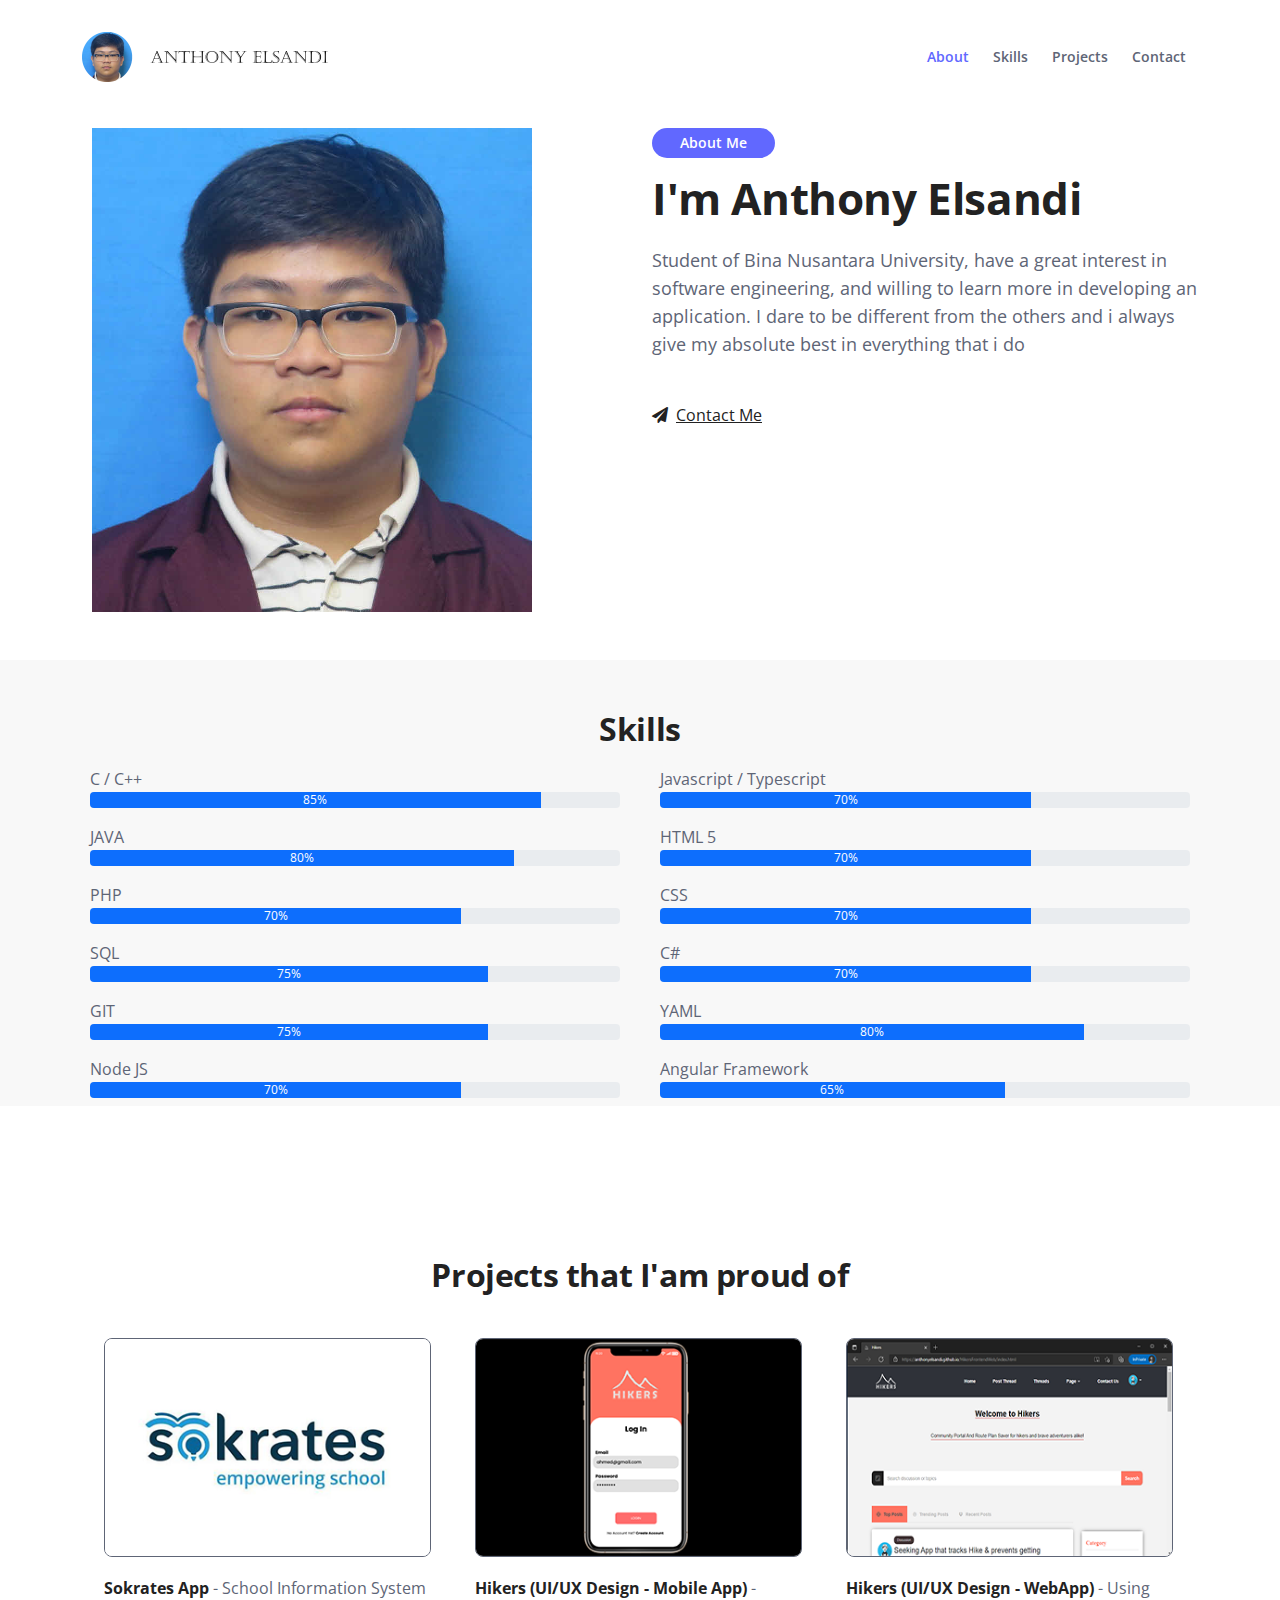
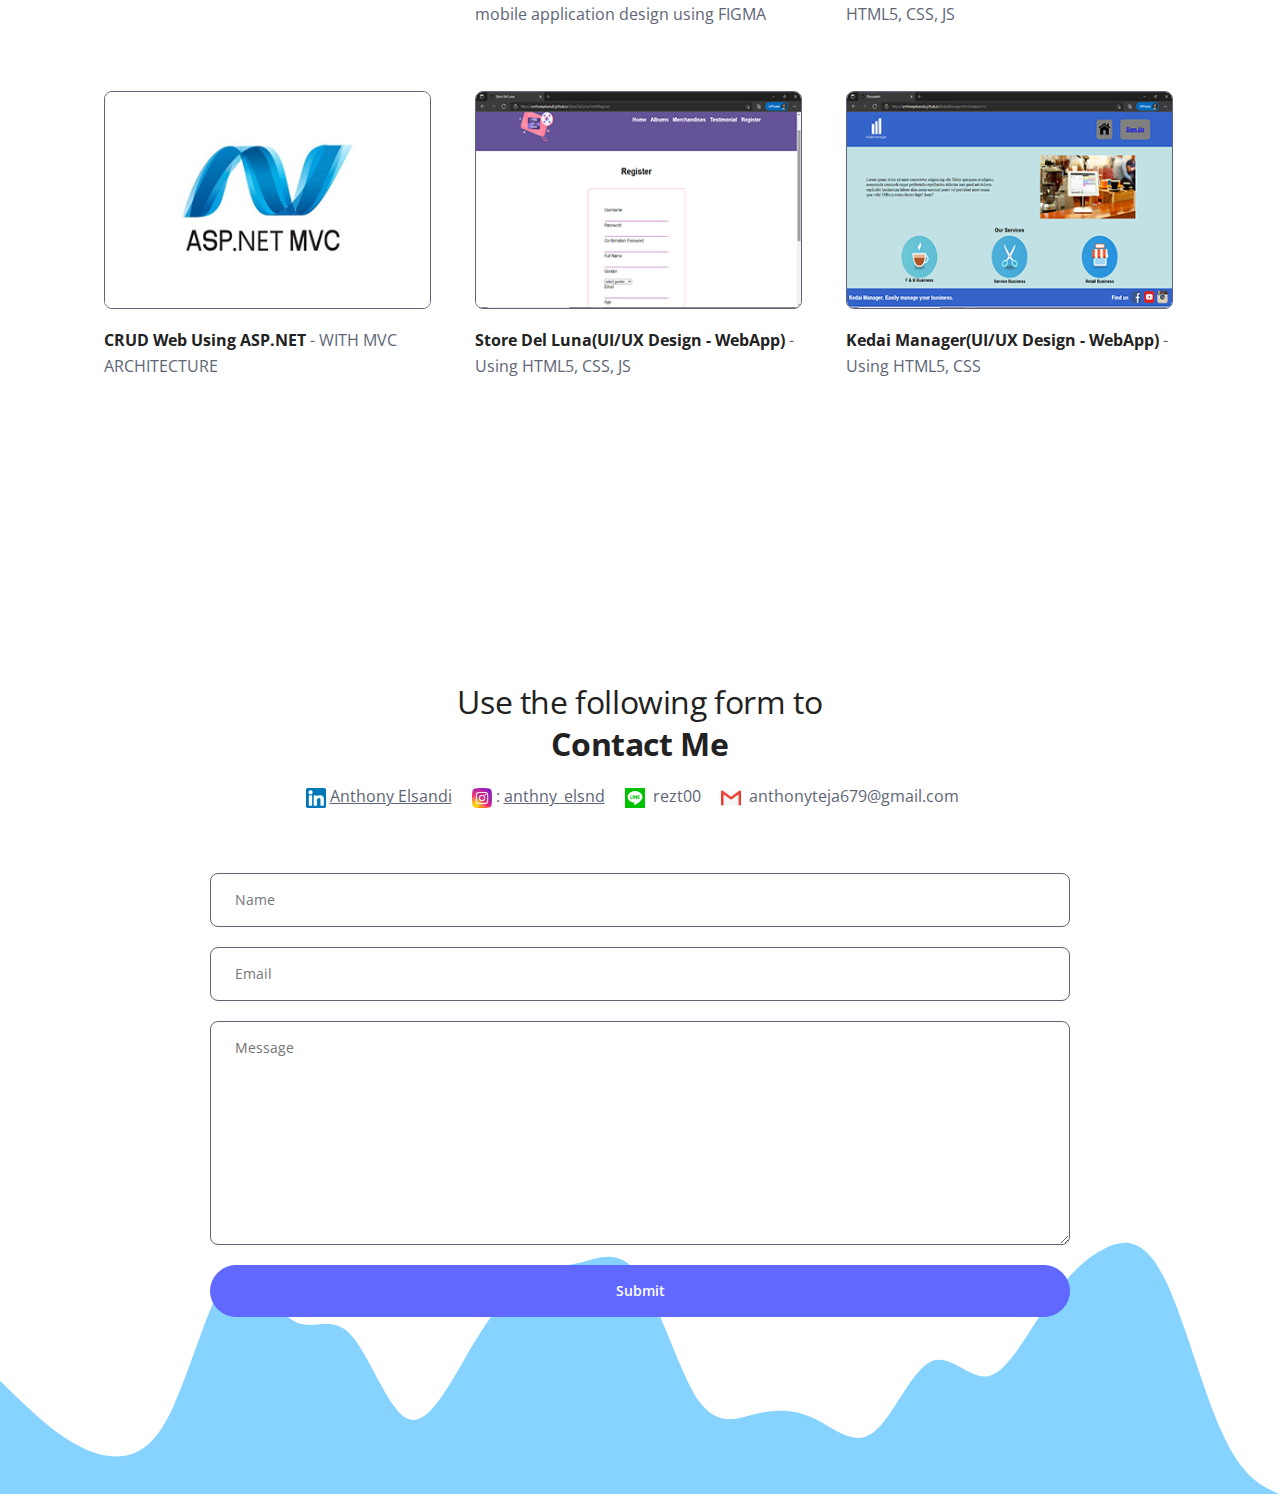
==== index.html @ fa7cdc66 "commit porto" ====
<!DOCTYPE html>
<html lang="en">
  <head>
    <meta charset="utf-8" />
    <meta name="viewport" content="width=device-width, initial-scale=1, shrink-to-fit=no" />

    <!-- SEO Meta Tags -->
    <meta name="description" content="Your description" />
    <meta name="author" content="Your name" />

    <!-- OG Meta Tags to improve the way the post looks when you share the page on Facebook, Twitter, LinkedIn -->
    <meta property="og:site_name" content="HALLO" />
    <!-- website name -->
    <meta property="og:site" content="" />
    <!-- website link -->
    <meta property="og:title" content="" />
    <!-- title shown in the actual shared post -->
    <meta property="og:description" content="" />
    <!-- description shown in the actual shared post -->
    <meta property="og:image" content="" />
    <!-- image link, make sure it's jpg -->
    <meta property="og:url" content="" />
    <!-- where do you want your post to link to -->
    <meta name="twitter:card" content="summary_large_image" />
    <!-- to have large image post format in Twitter -->

    <!-- Webpage Title -->
    <title>Anthony Elsandi's Portofolio</title>

    <!-- Styles -->
    <link href="https://fonts.googleapis.com/css2?family=Open+Sans:ital,wght@0,400;0,600;0,700;1,400&display=swap" rel="stylesheet" />
    <link href="css/bootstrap.min.css" rel="stylesheet" />
    <link href="css/fontawesome-all.min.css" rel="stylesheet" />
    <link href="css/swiper.css" rel="stylesheet" />
    <link href="css/styles.css" rel="stylesheet" />

    <!-- Favicon  -->
    <link rel="icon" href="images/anthony_elsandi_cropped.jpg" />
  </head>
  <body data-bs-spy="scroll" data-bs-target="#navbarExample">
    <!-- Navbar -->
    <nav id="navbarExample" class="navbar navbar-expand-lg fixed-top navbar-light" aria-label="Main navigation">
      <div class="container">
        <!-- Image Logo -->
        <a class="navbar-brand logo-image" href="index.html"><img src="images/logo.png" alt="alternative" /></a>

        <!-- Text Logo - Use this if you don't have a graphic logo -->
        <!-- <a class="navbar-brand logo-text" href="index.html">Zinc</a> -->

        <button class="navbar-toggler p-0 border-0" type="button" id="navbarSideCollapse" aria-label="Toggle navigation">
          <span class="navbar-toggler-icon"></span>
        </button>

        <div class="navbar-collapse offcanvas-collapse" id="navbarsExampleDefault">
          <ul class="navbar-nav ms-auto navbar-nav-scroll">
            <!-- <li class="nav-item">
              <a class="nav-link active" aria-current="page" href="#header">Home</a>
            </li> -->
            <li class="nav-item">
              <a class="nav-link" href="#about">About</a>
            </li>
            <li class="nav-item">
              <a class="nav-link" href="#skills">Skills</a>
            </li>
            <li class="nav-item">
              <a class="nav-link" href="#projects">Projects</a>
            </li>
            <li class="nav-item">
              <a class="nav-link" href="#contact">Contact</a>
            </li>
          </ul>
        </div>
        <!-- end of navbar-collapse -->
      </div>
      <!-- end of container -->
    </nav>
    <!-- End of Navbar -->

    <!-- About -->
    <div id="about" class="about mb-5">
      <div class="container">
        <div class="row">
          <div class="col-lg-6">
            <div class="image-container">
              <img class="img-fluid" src="images/anthony_elsandi.jpg" alt="alternative" />
            </div>
            <!-- end of image-container -->
          </div>
          <!-- end of col -->
          <div class="col-lg-6">
            <div class="text-container">
              <div class="section-title">About Me</div>
              <h1 class="h1-large">I'm Anthony Elsandi</h1>
              <p class="p-large">
                Student of Bina Nusantara University, have a great interest in software engineering, and willing to learn more in developing an application. I dare to be different from the others and i always give my absolute best in
                everything that i do
              </p>
              <a class="quote" href="#contact"><i class="fas fa-paper-plane"></i>Contact Me</a>
            </div>
            <!-- end of text-container -->
          </div>
          <!-- end of col -->
        </div>
        <!-- end of row -->
      </div>
      <!-- end of container -->
    </div>
    <!-- end of About -->

    <!-- Skills -->
    <div id="skills" class="bg-light-blue pt-md-5">
      <div class="container">
        <div class="row">
          <div class="col-lg-12">
            <h2 class="h2-heading text-center">Skills</h2>
          </div>
        </div>
        <div class="row">
          <div class="col-lg-6">
            <div class="p-2">
              <label for="">C / C++</label>
              <div class="progress">
                <div class="progress-bar" role="progressbar" style="width: 85%" aria-valuenow="85" aria-valuemin="0" aria-valuemax="100">85%</div>
              </div>
            </div>
            <div class="p-2">
              <label for="">JAVA</label>
              <div class="progress">
                <div class="progress-bar" role="progressbar" style="width: 80%" aria-valuenow="80" aria-valuemin="0" aria-valuemax="100">80%</div>
              </div>
            </div>
            <div class="p-2">
              <label for="">PHP</label>
              <div class="progress">
                <div class="progress-bar" role="progressbar" style="width: 70%" aria-valuenow="70" aria-valuemin="0" aria-valuemax="100">70%</div>
              </div>
            </div>
            <div class="p-2">
              <label for="">SQL</label>
              <div class="progress">
                <div class="progress-bar" role="progressbar" style="width: 75%" aria-valuenow="75" aria-valuemin="0" aria-valuemax="100">75%</div>
              </div>
            </div>
            <div class="p-2">
              <label for="">GIT</label>
              <div class="progress">
                <div class="progress-bar" role="progressbar" style="width: 75%" aria-valuenow="75" aria-valuemin="0" aria-valuemax="100">75%</div>
              </div>
            </div>
            <div class="p-2">
              <label for="">Node JS</label>
              <div class="progress">
                <div class="progress-bar" role="progressbar" style="width: 70%" aria-valuenow="70" aria-valuemin="0" aria-valuemax="100">70%</div>
              </div>
            </div>
          </div>
          <div class="col-lg-6">
            <div class="p-2">
              <label for="">Javascript / Typescript</label>
              <div class="progress">
                <div class="progress-bar" role="progressbar" style="width: 70%" aria-valuenow="70" aria-valuemin="0" aria-valuemax="100">70%</div>
              </div>
            </div>
            <div class="p-2">
              <label for="">HTML 5</label>
              <div class="progress">
                <div class="progress-bar" role="progressbar" style="width: 70%" aria-valuenow="70" aria-valuemin="0" aria-valuemax="100">70%</div>
              </div>
            </div>
            <div class="p-2">
              <label for="">CSS</label>
              <div class="progress">
                <div class="progress-bar" role="progressbar" style="width: 70%" aria-valuenow="70" aria-valuemin="0" aria-valuemax="100">70%</div>
              </div>
            </div>
            <div class="p-2">
              <label for="">C#</label>
              <div class="progress">
                <div class="progress-bar" role="progressbar" style="width: 70%" aria-valuenow="70" aria-valuemin="0" aria-valuemax="100">70%</div>
              </div>
            </div>
            <div class="p-2">
              <label for="">YAML</label>
              <div class="progress">
                <div class="progress-bar" role="progressbar" style="width: 80%" aria-valuenow="80" aria-valuemin="0" aria-valuemax="100">80%</div>
              </div>
            </div>
            <div class="p-2">
              <label for="">Angular Framework</label>
              <div class="progress">
                <div class="progress-bar" role="progressbar" style="width: 65%" aria-valuenow="65" aria-valuemin="0" aria-valuemax="100">65%</div>
              </div>
            </div>
          </div>
        </div>
      </div>
    </div>

    <!-- Projects -->
    <div id="projects" class="filter">
      <div class="container">
        <div class="row">
          <div class="col-lg-12">
            <h2 class="h2-heading">Projects that I'am proud of</h2>
          </div>
          <!-- end of col -->
        </div>
        <!-- end of row -->
        <div class="row">
          <div class="col-lg-12">
            <div class="grid row">
              <div class="element-item">
                <a href="article.html" target="_blank">
                  <img class="img-fluid" src="images/sokrates_cropped.png" alt="alternative" />
                  <p><strong>Sokrates App</strong> - School Information System</p>
                </a>
              </div>
              <div class="element-item">
                <a href="https://www.figma.com/proto/tZJh5U0EKNFKbVrAnU83uq/Hikers?node-id=9%3A10&scaling=scale-down&page-id=0%3A1&starting-point-node-id=9%3A10" target="_blank">
                  <img class="img-fluid" src="images/hikers_cropped.png" alt="alternative" />
                  <p><strong>Hikers (UI/UX Design - Mobile App)</strong> - mobile application design using FIGMA</p>
                </a>
              </div>
              <div class="element-item">
                <a href="https://anthonyelsandi.github.io/HikersFrontendWeb/index.html" target="_blank">
                  <img class="img-fluid" src="images/hikers_webapp_cropped.png" alt="alternative" />
                  <p><strong>Hikers (UI/UX Design - WebApp)</strong> - Using HTML5, CSS, JS</p>
                </a>
              </div>
              <div class="element-item">
                <a href="https://github.com/AnthonyElsandi/CRUD_ASP_NET_MVC" target="_blank">
                  <img class="img-fluid" src="images/asp_net_cropped.jpg" alt="alternative" />
                  <p><strong>CRUD Web Using ASP.NET</strong> - WITH MVC ARCHITECTURE</p>
                </a>
              </div>
              <div class="element-item">
                <a href="https://anthonyelsandi.github.io/StoreDelLuna/html/Register" target="_blank">
                  <img class="img-fluid" src="images/store_del_luna_cropped.png" alt="alternative" />
                  <p><strong>Store Del Luna(UI/UX Design - WebApp)</strong> - Using HTML5, CSS, JS</p>
                </a>
              </div>
              <div class="element-item">
                <a href="https://anthonyelsandi.github.io/KedaiManager/html/index.html" target="_blank">
                  <img class="img-fluid" src="images/kedai_manager_cropped.png" alt="alternative" />
                  <p><strong>Kedai Manager(UI/UX Design - WebApp)</strong> - Using HTML5, CSS</p>
                </a>
              </div>
            </div>
            <!-- end of grid -->
            <!-- end of filter -->
          </div>
          <!-- end of col -->
        </div>
        <!-- end of row -->
      </div>
      <!-- end of container -->
    </div>
    <!-- end of projects -->

    <!-- Contact -->
    <div id="contact" class="form-1">
      <div class="container">
        <div class="row">
          <div class="col-lg-12">
            <h2 class="h2-heading"><span>Use the following form to</span><br />Contact Me</h2>
            <ul class="list-unstyled li-space-lg">
              <li>
                <img width="20px" src="images/linkedin.png" alt="alternative" />
                <a href="https://www.linkedin.com/in/anthony-elsandi/"> Anthony Elsandi </a>
              </li>
              <li>
                <img width="20px" src="images/instagram.png" alt="alternative" /> :
                <a href="https://www.instagram.com/anthny_elsnd/"> anthny_elsnd </a>
              </li>
              <li>
                <img width="20px" src="images/line.png" alt="alternative" />
                &nbsp;rezt00
              </li>
              <li>
                <img width="20px" src="images/gmail.png" alt="alternative" />
                &nbsp;anthonyteja679@gmail.com
              </li>
            </ul>
          </div>
          <!-- end of col -->
        </div>
        <!-- end of row -->
        <div class="row">
          <div class="col-lg-10 offset-lg-1">
            <!-- Contact Form -->
            <form>
              <div class="form-group">
                <input type="text" class="form-control-input" placeholder="Name" required />
              </div>
              <div class="form-group">
                <input type="email" class="form-control-input" placeholder="Email" required />
              </div>
              <div class="form-group">
                <textarea class="form-control-textarea" placeholder="Message" required></textarea>
              </div>
              <div class="form-group">
                <button type="submit" class="form-control-submit-button">Submit</button>
              </div>
            </form>
            <!-- end of contact form -->
          </div>
          <!-- end of col -->
        </div>
        <!-- end of row -->
      </div>
      <!-- end of container -->
    </div>
    <!-- end of form-1 -->
    <!-- end of contact -->

    <svg style="margin-top: -17rem" xmlns="http://www.w3.org/2000/svg" viewBox="0 0 1440 320">
      <path
        fill="#86d3ff"
        fill-opacity="1"
        d="M0,192L10.9,202.7C21.8,213,44,235,65,250.7C87.3,267,109,277,131,277.3C152.7,277,175,267,196,218.7C218.2,171,240,85,262,69.3C283.6,53,305,107,327,122.7C349.1,139,371,117,393,138.7C414.5,160,436,224,458,234.7C480,245,502,203,524,165.3C545.5,128,567,96,589,80C610.9,64,633,64,655,58.7C676.4,53,698,43,720,74.7C741.8,107,764,181,785,213.3C807.3,245,829,235,851,229.3C872.7,224,895,224,916,234.7C938.2,245,960,267,982,250.7C1003.6,235,1025,181,1047,170.7C1069.1,160,1091,192,1113,186.7C1134.5,181,1156,139,1178,106.7C1200,75,1222,53,1244,42.7C1265.5,32,1287,32,1309,74.7C1330.9,117,1353,203,1375,250.7C1396.4,299,1418,309,1429,314.7L1440,320L1440,320L1429.1,320C1418.2,320,1396,320,1375,320C1352.7,320,1331,320,1309,320C1287.3,320,1265,320,1244,320C1221.8,320,1200,320,1178,320C1156.4,320,1135,320,1113,320C1090.9,320,1069,320,1047,320C1025.5,320,1004,320,982,320C960,320,938,320,916,320C894.5,320,873,320,851,320C829.1,320,807,320,785,320C763.6,320,742,320,720,320C698.2,320,676,320,655,320C632.7,320,611,320,589,320C567.3,320,545,320,524,320C501.8,320,480,320,458,320C436.4,320,415,320,393,320C370.9,320,349,320,327,320C305.5,320,284,320,262,320C240,320,218,320,196,320C174.5,320,153,320,131,320C109.1,320,87,320,65,320C43.6,320,22,320,11,320L0,320Z"
      ></path>
    </svg>

    <!-- Back To Top Button -->
    <button onclick="topFunction()" id="myBtn">
      <img src="images/up-arrow.png" alt="alternative" />
    </button>
    <!-- end of back to top button -->

    <!-- Scripts -->
    <script src="js/bootstrap.min.js"></script>
    <!-- Bootstrap framework -->
    <script src="js/swiper.min.js"></script>
    <!-- Swiper for image and text sliders -->
    <script src="js/purecounter.min.js"></script>
    <!-- Purecounter counter for statistics numbers -->
    <script src="js/isotope.pkgd.min.js"></script>
    <!-- Isotope for filter -->
    <script src="js/scripts.js"></script>
    <!-- Custom scripts -->
  </body>
</html>
---- css/styles.css ----
/* Description: Master CSS file */

/*****************************************
Table Of Contents:
- General Styles
- Navigation
- Header
- Services
- Details 1
- Details Modal
- Details 2
- Projects
- Testimonials
- Pricing
- Invitation
- Contact
- Footer
- Copyright
- Back To Top Button
- Extra Pages
- Media Queries
******************************************/

/*****************************************
Colors:
- Backgrounds - light gray #f9f9f9
- Buttons - red #ff5574
- Buttons - blue #6168ff
- Headings text - black #222222
- Body text - dark gray #5e6576
******************************************/

/**************************/
/*     General Styles     */
/**************************/
body,
html {
  width: 100%;
  height: 100%;
}

body,
p {
  color: #5e6576;
  font: 400 1rem/1.625rem 'Open Sans', sans-serif;
}

h1 {
  color: #222222;
  font-weight: 700;
  font-size: 2.5rem;
  line-height: 3.25rem;
  letter-spacing: -0.4px;
}

h2 {
  color: #222222;
  font-weight: 700;
  font-size: 2rem;
  line-height: 2.625rem;
  letter-spacing: -0.4px;
}

h3 {
  color: #222222;
  font-weight: 700;
  font-size: 1.75rem;
  line-height: 2.25rem;
  letter-spacing: -0.2px;
}

h4 {
  color: #222222;
  font-weight: 700;
  font-size: 1.5rem;
  line-height: 2rem;
  letter-spacing: -0.2px;
}

h5 {
  color: #222222;
  font-weight: 700;
  font-size: 1.25rem;
  line-height: 1.625rem;
}

h6 {
  color: #222222;
  font-weight: 700;
  font-size: 1rem;
  line-height: 1.375rem;
}

.p-large {
  font-size: 1.125rem;
  line-height: 1.75rem;
}

.p-small {
  font-size: 0.875rem;
  line-height: 1.5rem;
}

.testimonial-text {
  font-style: italic;
}

.testimonial-author {
  font-weight: 700;
  font-size: 1.25rem;
  line-height: 1.75rem;
}

.li-space-lg li {
  margin-bottom: 0.5rem;
}

a {
  color: #5e6576;
  text-decoration: underline;
}

a:hover {
  color: #5e6576;
  text-decoration: underline;
}

.no-line {
  text-decoration: none;
}

.no-line:hover {
  text-decoration: none;
}

.blue {
  color: #6168ff;
}

.bg-light-blue {
  background-color: #f8f8f8;
}

.section-title {
  display: inline-block;
  margin-bottom: 0.75rem;
  padding: 0.125rem 1.75rem;
  border-radius: 30px;
  background-color: #6168ff;
  color: #ffff;
  font-weight: 600;
  font-size: 0.875rem;
}

.btn-solid-reg {
  display: inline-block;
  padding: 1.375rem 2.25rem 1.375rem 2.25rem;
  border: 1px solid #ff5574;
  border-radius: 30px;
  background-color: #ff5574;
  color: #ffffff;
  font-weight: 600;
  font-size: 0.875rem;
  line-height: 0;
  text-decoration: none;
  transition: all 0.2s;
}

.btn-solid-reg:hover {
  background-color: transparent;
  color: #ff5574; /* needs to stay here because of the color property of a tag */
  text-decoration: none;
}

.btn-solid-lg {
  display: inline-block;
  padding: 1.625rem 2.625rem 1.625rem 2.625rem;
  border: 1px solid #ff5574;
  border-radius: 30px;
  background-color: #ff5574;
  color: #ffffff;
  font-weight: 600;
  font-size: 0.875rem;
  line-height: 0;
  text-decoration: none;
  transition: all 0.2s;
}

.btn-solid-lg:hover {
  background-color: transparent;
  color: #ff5574; /* needs to stay here because of the color property of a tag */
  text-decoration: none;
}

.btn-solid-sm {
  display: inline-block;
  padding: 1rem 1.5rem 1rem 1.5rem;
  border: 1px solid #ff5574;
  border-radius: 30px;
  background-color: #ff5574;
  color: #ffffff;
  font-weight: 600;
  font-size: 0.875rem;
  line-height: 0;
  text-decoration: none;
  transition: all 0.2s;
}

.btn-solid-sm:hover {
  background-color: transparent;
  color: #ff5574; /* needs to stay here because of the color property of a tag */
  text-decoration: none;
}

.btn-outline-reg {
  display: inline-block;
  padding: 1.375rem 2.25rem 1.375rem 2.25rem;
  border: 1px solid #5e6576;
  border-radius: 30px;
  background-color: transparent;
  color: #5e6576;
  font-weight: 600;
  font-size: 0.875rem;
  line-height: 0;
  text-decoration: none;
  transition: all 0.2s;
}

.btn-outline-reg:hover {
  background-color: #5e6576;
  color: #ffffff;
  text-decoration: none;
}

.btn-outline-lg {
  display: inline-block;
  padding: 1.625rem 2.625rem 1.625rem 2.625rem;
  border: 1px solid #5e6576;
  border-radius: 30px;
  background-color: transparent;
  color: #5e6576;
  font-weight: 600;
  font-size: 0.875rem;
  line-height: 0;
  text-decoration: none;
  transition: all 0.2s;
}

.btn-outline-lg:hover {
  background-color: #5e6576;
  color: #ffffff;
  text-decoration: none;
}

.btn-outline-sm {
  display: inline-block;
  padding: 1rem 1.5rem 1rem 1.5rem;
  border: 1px solid #5e6576;
  border-radius: 30px;
  background-color: transparent;
  color: #5e6576;
  font-weight: 600;
  font-size: 0.875rem;
  line-height: 0;
  text-decoration: none;
  transition: all 0.2s;
}

.btn-outline-sm:hover {
  background-color: #5e6576;
  color: #ffffff;
  text-decoration: none;
}

.form-group {
  position: relative;
  margin-bottom: 1.25rem;
}

.form-control-input,
.form-control-select,
.form-control-textarea {
  width: 100%;
  padding-top: 0.875rem;
  padding-bottom: 0.875rem;
  padding-left: 1.5rem;
  border: 1px solid #5e6576;
  border-radius: 8px;
  background-color: #ffffff;
  color: #5e6576;
  font-size: 0.875rem;
  line-height: 1.5rem;
  -webkit-appearance: none; /* removes inner shadow on form inputs on ios safari */
}

.form-control-select {
  padding-top: 0.5rem;
  padding-bottom: 0.5rem;
  height: 3.5rem;
  color: #5e6576;
}

select {
  /* you should keep these first rules in place to maintain cross-browser behavior */
  -webkit-appearance: none;
  -moz-appearance: none;
  -ms-appearance: none;
  -o-appearance: none;
  appearance: none;
  background-image: url('../images/down-arrow.png');
  background-position: 98% 50%;
  background-repeat: no-repeat;
  outline: none;
}

.form-control-textarea {
  display: block;
  height: 14rem; /* used instead of html rows to normalize height between Chrome and IE/FF */
}

.form-control-input:focus,
.form-control-textarea:focus {
  border: 1px solid #000000;
  outline: none; /* Removes blue border on focus */
}

.form-control-input:hover,
.form-control-textarea:hover {
  border: 1px solid #000000;
}

.form-control-submit-button {
  display: inline-block;
  width: 100%;
  height: 3.25rem;
  border: 1px solid #6168ff;
  border-radius: 30px;
  background-color: #6168ff;
  color: #ffffff;
  font-weight: 600;
  font-size: 0.875rem;
  line-height: 0;
  cursor: pointer;
  transition: all 0.5s;
}

.form-control-submit-button:hover {
  border: 1px solid #6168ff;
  background-color: transparent;
  color: #6168ff;
}

/**********************/
/*     Navigation     */
/**********************/
.navbar {
  background-color: #ffffff;
  font-weight: 600;
  font-size: 0.875rem;
  line-height: 0.875rem;
  box-shadow: 0 1px 6px 0 rgba(0, 0, 0, 0.05);
}

.navbar .navbar-brand {
  padding-top: 0.25rem;
  padding-bottom: 0.25rem;
}

.navbar .logo-image img {
  width: 250px;
  height: 50px;
}

.navbar .logo-text {
  color: #222222;
  font-weight: 700;
  font-size: 1.875rem;
  line-height: 1rem;
  text-decoration: none;
}

.offcanvas-collapse {
  position: fixed;
  top: 4.25rem; /* adjusts the height between the top of the page and the offcanvas menu */
  bottom: 0;
  left: 100%;
  width: 100%;
  padding-right: 1rem;
  padding-left: 1rem;
  overflow-y: auto;
  visibility: hidden;
  background-color: #ffffff;
  transition: visibility 0.3s ease-in-out, -webkit-transform 0.3s ease-in-out;
  transition: transform 0.3s ease-in-out, visibility 0.3s ease-in-out;
  transition: transform 0.3s ease-in-out, visibility 0.3s ease-in-out, -webkit-transform 0.3s ease-in-out;
}

.offcanvas-collapse.open {
  visibility: visible;
  -webkit-transform: translateX(-100%);
  transform: translateX(-100%);
}

.navbar .navbar-nav {
  margin-top: 0.75rem;
  margin-bottom: 0.5rem;
}

.navbar .nav-item .nav-link {
  padding-top: 0.625rem;
  padding-bottom: 0.625rem;
  color: #5e6576;
  text-decoration: none;
  transition: all 0.2s ease;
}

.navbar .nav-item.dropdown.show .nav-link,
.navbar .nav-item .nav-link:hover,
.navbar .nav-item .nav-link.active {
  color: #6168ff;
}

/* Dropdown Menu */
.navbar .dropdown .dropdown-menu {
  animation: fadeDropdown 0.2s; /* required for the fade animation */
}

@keyframes fadeDropdown {
  0% {
    opacity: 0;
  }

  100% {
    opacity: 1;
  }
}

.navbar .dropdown-menu {
  margin-top: 0.25rem;
  margin-bottom: 0.25rem;
  border: none;
  background-color: #ffffff;
}

.navbar .dropdown-item {
  padding-top: 0.625rem;
  padding-bottom: 0.625rem;
  color: #5e6576;
  font-weight: 600;
  font-size: 0.875rem;
  line-height: 0.875rem;
  text-decoration: none;
}

.navbar .dropdown-item:hover {
  background-color: #ffffff;
  color: #6168ff;
}

.navbar .dropdown-divider {
  width: 100%;
  height: 1px;
  margin: 0.5rem auto 0.5rem auto;
  border: none;
  background-color: #d1d1d1;
}
/* end of dropdown menu */

.navbar .navbar-toggler {
  padding: 0;
  border: none;
  font-size: 1.25rem;
}

.navbar .btn-solid-sm {
  border-color: #6168ff;
  background-color: #6168ff;
}

.navbar .btn-solid-sm:hover {
  background-color: transparent;
  color: #6168ff;
}

/******************/
/*     Header     */
/******************/
.header {
  padding-top: 8rem;
  padding-bottom: 5rem;
  text-align: center;
}

.header .h1-large {
  margin-bottom: 1.25rem;
}

.header .p-large {
  margin-bottom: 2.75rem;
}

.header .btn-solid-lg {
  display: block;
  margin-bottom: 1.75rem;
}

.header .quote {
  display: block;
  color: #222222;
}

.header .quote i {
  margin-right: 0.5rem;
  color: #222222;
}

.header .text-container {
  margin-bottom: 5rem;
}

/******************/
/*     About     */
/******************/
.about {
  padding-top: 8rem;
  padding-bottom: 5rem;
  text-align: center;
}

.about .h1-large {
  margin-bottom: 1.25rem;
}

.about .p-large {
  margin-bottom: 2.75rem;
}

.about .btn-solid-lg {
  display: block;
  margin-bottom: 1.75rem;
}

.about .quote {
  display: block;
  color: #222222;
}

.about .quote i {
  margin-right: 0.5rem;
  color: #222222;
}

.about .text-container {
  margin-bottom: 5rem;
}

/********************/
/*     Services     */
/********************/
.cards-1 {
  padding-top: 5rem;
  padding-bottom: 2.5rem;
}

.cards-1 .card {
  margin-bottom: 5rem;
  padding: 3rem 2rem;
  border: 1px solid #5e6576;
  border-radius: 20px;
  background-color: transparent;
}

.cards-1 .card-icon {
  width: 90px;
  height: 90px;
  margin-bottom: 1.875rem;
  text-align: center;
  background-size: 90px 90px;
}

.cards-1 .card-icon.blue {
  background: url('../images/services-icon-bg-blue.png') center center no-repeat;
}

.cards-1 .card-icon.yellow {
  background: url('../images/services-icon-bg-yellow.png') center center no-repeat;
}

.cards-1 .card-icon.red {
  background: url('../images/services-icon-bg-red.png') center center no-repeat;
}

.cards-1 .card-icon .fas,
.cards-1 .card-icon .far {
  margin-right: 0.75rem;
  color: #ffffff;
  font-size: 2rem;
  line-height: 98px;
}

.cards-1 .card-body {
  padding: 0;
}

.cards-1 .card-title {
  margin-bottom: 1.125rem;
}

.cards-1 .card-body p {
  margin-bottom: 1.125rem;
}

.cards-1 .list-unstyled {
  margin-bottom: 0;
}

.cards-1 .list-unstyled .fas {
  font-size: 0.875rem;
  line-height: 1.625rem;
}

.cards-1 .list-unstyled .flex-grow-1 {
  margin-left: 0.5rem;
}

/*********************/
/*     Details 1     */
/*********************/
.basic-1 {
  padding-top: 2.5rem;
  padding-bottom: 5rem;
}

.basic-1 .image-container {
  margin-bottom: 4rem;
}

.basic-1 h2 {
  margin-bottom: 1.875rem;
}

.basic-1 h2 span {
  font-weight: 400;
}

.basic-1 p:last-of-type {
  margin-bottom: 2rem;
}

.basic-1 .btn-solid-reg {
  cursor: pointer;
}

/*************************/
/*     Details Modal     */
/*************************/
.modal-dialog {
  max-width: 1150px;
  margin-right: 1rem;
  margin-left: 1rem;
  pointer-events: all;
}

.modal-content {
  padding: 2.75rem 1.25rem;
}

.modal-content .btn-close {
  position: absolute;
  right: 10px;
  top: 10px;
}

.modal-content .image-container {
  margin-bottom: 3rem;
}

.modal-content img {
  border-radius: 6px;
}

.modal-content h3 {
  margin-bottom: 0.5rem;
}

.modal-content hr {
  width: 44px;
  margin-top: 0.125rem;
  margin-bottom: 1.25rem;
  margin-left: 0;
  height: 2px;
  border: none;
  background-color: #53575a;
}

.modal-content h4 {
  margin-top: 2rem;
  margin-bottom: 0.625rem;
}

.modal-content .list-unstyled {
  margin-bottom: 2rem;
}

.modal-content .list-unstyled .fas {
  font-size: 0.75rem;
  line-height: 1.75rem;
}

.modal-content .list-unstyled .flex-grow-1 {
  margin-left: 0.5rem;
}

.modal-content .btn-solid-reg {
  margin-right: 0.75rem;
}

.modal-content .btn-outline-reg {
  cursor: pointer;
}

/*********************/
/*     Details 2     */
/*********************/
.counter {
  padding-top: 5rem;
  padding-bottom: 9.75rem;
}

.counter .text-container {
  margin-bottom: 4rem;
}

.counter h2 {
  margin-bottom: 1.875rem;
}

.counter h2 span {
  font-weight: 400;
}

.counter p {
  margin-bottom: 4rem;
}

.counter .counter-container {
  text-align: center;
}

.counter .counter-cell {
  margin-bottom: 3rem;
  color: #6168ff;
}

.counter .counter-cell.red {
  color: #ff5574;
}

.counter .purecounter {
  margin-bottom: 1.5rem;
  font-weight: 400;
  font-size: 3.5rem;
  line-height: 2rem;
}

.counter .purecounter:after {
  content: '+';
  margin-left: 0.5rem;
}

.counter .counter-info {
  font-size: 0.875rem;
  line-height: 1.5rem;
}

/********************/
/*     Projects     */
/********************/
.filter {
  padding-top: 9.25rem;
  padding-bottom: 5.625rem;
  text-align: center;
}

.filter h2 {
  margin-bottom: 2.625rem;
}

.filter .button-group {
  margin-bottom: 1rem;
}

.filter .button {
  margin-bottom: 0.75rem;
  border: none;
  background-color: transparent;
  color: #222222;
  font-weight: 600;
  font-size: 1rem;
}

.filter .button:hover,
.filter .button.is-checked {
  color: #ff5574;
}

.filter .grid {
  margin-right: auto;
  max-width: 351px;
  margin-left: auto;
}

.filter .element-item {
  margin-bottom: 3rem;
}

.filter .element-item a {
  text-decoration: none;
}

.filter .element-item img {
  margin-bottom: 1.125rem;
  border-radius: 8px;
  border: 1px solid #5e6576;
}

.filter .element-item p {
  text-align: left;
}

.filter .element-item p strong {
  color: #222222;
}

/************************/
/*     Testimonials     */
/************************/
.slider-1 {
  padding-top: 9.75rem;
  padding-bottom: 4.5rem;
}

.slider-1 .slider-container {
  position: relative;
}

.slider-1 .swiper-container {
  position: static;
  width: 86%;
}

.slider-1 .swiper-button-prev:focus,
.slider-1 .swiper-button-next:focus {
  /* even if you can't see it chrome you can see it on mobile device */
  outline: none;
}

.slider-1 .swiper-button-prev {
  left: -12px;
  background-image: url("data:image/svg+xml;charset=utf-8,%3Csvg%20xmlns%3D'http%3A%2F%2Fwww.w3.org%2F2000%2Fsvg'%20viewBox%3D'0%200%2028%2044'%3E%3Cpath%20d%3D'M0%2C22L22%2C0l2.1%2C2.1L4.2%2C22l19.9%2C19.9L22%2C44L0%2C22L0%2C22L0%2C22z'%20fill%3D'%23707375'%2F%3E%3C%2Fsvg%3E");
  background-size: 18px 28px;
}

.slider-1 .swiper-button-next {
  right: -12px;
  background-image: url("data:image/svg+xml;charset=utf-8,%3Csvg%20xmlns%3D'http%3A%2F%2Fwww.w3.org%2F2000%2Fsvg'%20viewBox%3D'0%200%2028%2044'%3E%3Cpath%20d%3D'M27%2C22L27%2C22L5%2C44l-2.1-2.1L22.8%2C22L2.9%2C2.1L5%2C0L27%2C22L27%2C22z'%20fill%3D'%23707375'%2F%3E%3C%2Fsvg%3E");
  background-size: 18px 28px;
}

.slider-1 .card {
  border: none;
}

.slider-1 .card-body {
  padding: 0;
}

.slider-1 .quotes {
  margin-bottom: 3rem;
  width: 64px;
}

.slider-1 .testimonial-text {
  margin-bottom: 1.875rem;
  color: #838a9c;
  font-style: italic;
  font-size: 1.5rem;
  line-height: 2.25rem;
}

.slider-1 .testimonial-image {
  display: inline-block;
  width: 70px;
  margin-bottom: 0.875rem;
  border-radius: 50%;
}

.slider-1 .testimonial-author {
  margin-bottom: 0.125rem;
  color: #222222;
  font-weight: 700;
  font-size: 1.125rem;
}

/********************/
/*     Pricing     */
/********************/
.cards-2 {
  padding-top: 5rem;
  padding-bottom: 2.25em;
}

.cards-2 .h2-heading {
  margin-bottom: 3.75rem;
  text-align: center;
}

.cards-2 .h2-heading span {
  font-weight: 400;
}

.cards-2 .card {
  margin-bottom: 5rem;
  padding: 4rem 1rem;
  border: 1px solid #5e6576;
  border-radius: 20px;
  background-color: transparent;
  text-align: center;
}

.cards-2 .card-body {
  padding: 0;
}

.cards-2 .card-title {
  margin-bottom: 2rem;
}

.cards-2 .card-title .decoration-lines {
  width: 30px;
  margin-bottom: 0.25rem;
}

.cards-2 .card-title .decoration-lines.flipped {
  transform: scaleX(-1);
}

.cards-2 .card-title span {
  margin-right: 0.75rem;
  margin-left: 0.75rem;
  color: #222222;
  font-weight: 700;
  font-size: 1.5rem;
  line-height: 2rem;
  letter-spacing: -0.2px;
}

.cards-2 .card-body .list-unstyled {
  margin-bottom: 3rem;
}

.cards-2 .card-body .list-unstyled li {
  margin-bottom: 0.625rem;
}

.cards-2 .card-body .price {
  margin-bottom: 3rem;
  color: #222222;
  font-weight: 700;
  font-size: 3rem;
  line-height: 2rem;
  letter-spacing: -0.2px;
}

/**********************/
/*     Invitation     */
/**********************/
.basic-2 {
  padding-top: 3rem;
  text-align: center;
}

.basic-2 h4 {
  margin-bottom: 2rem;
  color: #000000;
}

.basic-2 .p-large {
  margin-bottom: 0;
  color: #000000;
}

/*******************/
/*     Contact     */
/*******************/
.form-1 {
  padding-top: 9.25rem;
  padding-bottom: 8.5rem;
  text-align: center;
}

.form-1 .h2-heading {
  margin-bottom: 1.125rem;
  text-align: center;
}

.form-1 .h2-heading span {
  font-weight: 400;
}

.form-1 .p-heading {
  margin-bottom: 0.375rem;
}

.form-1 .list-unstyled {
  margin-bottom: 3.5rem;
}

.form-1 .list-unstyled .fas {
  color: #6168ff;
}

/******************/
/*     Footer     */
/******************/
.footer {
  position: relative;
  padding-top: 8.75rem;
  padding-bottom: 7.5rem;
  text-align: center;
}

.footer .decoration-city {
  position: absolute;
  bottom: 0;
  left: 0;
}

.footer div[class*='col'] {
  /* selects all elements which have classes starting with col */
  /* needed so that the absolute positioned decoration stays behind */
  position: relative;
}

.footer h4 {
  margin-bottom: 2rem;
}

.footer .fa-stack {
  width: 2em;
  margin-bottom: 1.25rem;
  margin-right: 0.375rem;
  font-size: 1.5rem;
}

.footer .fa-stack .fa-stack-1x {
  color: #222222;
  transition: all 0.2s ease;
}

.footer .fa-stack .fa-stack-2x {
  color: #ffffff;
  transition: all 0.2s ease;
}

.footer .fa-stack:hover .fa-stack-1x {
  color: #ffffff;
}

.footer .fa-stack:hover .fa-stack-2x {
  color: #222222;
}

/*********************/
/*     Copyright     */
/*********************/
.copyright {
  padding-top: 1.75rem;
  border-top: 1px solid #d0dae2;
  text-align: center;
}

.copyright a {
  text-decoration: none;
}

.copyright .list-unstyled,
.copyright .statement {
  opacity: 0.7;
}

.copyright .list-unstyled li {
  margin-bottom: 0.75rem;
}

/******************************/
/*     Back To Top Button     */
/******************************/
#myBtn {
  position: fixed;
  z-index: 99;
  bottom: 20px;
  right: 20px;
  display: none;
  width: 52px;
  height: 52px;
  border: none;
  border-radius: 50%;
  outline: none;
  background-color: #44434a;
  cursor: pointer;
}

#myBtn:hover {
  background-color: #1d1d21;
}

#myBtn img {
  margin-bottom: 0.25rem;
  width: 18px;
}

/***********************/
/*     Extra Pages     */
/***********************/
.ex-header {
  padding-top: 9rem;
  padding-bottom: 5rem;
  background-color: #f9f9f9;
}

.ex-basic-1 .list-unstyled .fas {
  font-size: 0.375rem;
  line-height: 1.625rem;
}

.ex-basic-1 .list-unstyled .flex-grow-1 {
  margin-left: 0.5rem;
}

.ex-basic-1 .text-box {
  padding: 1.25rem 1.25rem 0.5rem 1.25rem;
  background-color: #f9f9f9;
}

.ex-cards-1 .card {
  border: none;
  background-color: transparent;
}

.ex-cards-1 .card .fa-stack {
  width: 2em;
  font-size: 1.125rem;
}

.ex-cards-1 .card .fa-stack-2x {
  color: #6168ff;
}

.ex-cards-1 .card .fa-stack-1x {
  width: 2em;
  color: #ffffff;
  font-weight: 700;
  line-height: 2.125rem;
}

.ex-cards-1 .card .list-unstyled .flex-grow-1 {
  margin-left: 2.25rem;
}

.ex-cards-1 .card .list-unstyled .flex-grow-1 h5 {
  margin-top: 0.125rem;
  margin-bottom: 0.5rem;
}

/*************************/
/*     Media Queries     */
/*************************/
/* Max-width 1000px */
@media (max-width: 1000px) {
  /* About */
  .about .text-container {
    margin-top: 5rem;
  }
}

/*************************/
/*     Media Queries     */
/*************************/
/* Min-width 768px */
@media (min-width: 768px) {
  /* Header */
  .header {
    padding-top: 9rem;
  }

  .header .h1-large {
    font-size: 2.75rem;
    line-height: 3.5rem;
  }
  /* end of header */

  /* About */
  .about {
    padding-top: 9rem;
  }

  .about .h1-large {
    font-size: 2.75rem;
    line-height: 3.5rem;
  }
  /* end of about */

  /* Details 2 */
  .counter .counter-container {
    text-align: left;
  }

  .counter .counter-cell {
    display: inline-block;
    margin-right: 3rem;
    vertical-align: top;
  }
  /* end of details 2 */

  /* Contact */
  .form-1 .list-unstyled li {
    display: inline-block;
    margin-right: 1rem;
  }
  /* end of contact */

  /* Extra Pages */
  .ex-basic-1 .text-box {
    padding: 1.75rem 2rem 0.875rem 2rem;
  }
  /* end of extra pages */
}
/* end of min-width 768px */

/* Min-width 992px */
@media (min-width: 992px) {
  /* General Styles */
  .h2-heading {
    width: 35.25rem;
    margin-right: auto;
    margin-left: auto;
  }

  .p-heading {
    width: 46rem;
    margin-right: auto;
    margin-left: auto;
  }
  /* end of general styles */

  /* Navigation */
  .navbar {
    padding-top: 1.75rem;
    background-color: #ffffff;
    box-shadow: none;
    transition: all 0.2s;
  }

  .navbar.extra-page {
    padding-top: 0.5rem;
  }

  .navbar.top-nav-collapse {
    padding-top: 0.5rem;
    padding-bottom: 0.5rem;
    background-color: #ffffff;
    box-shadow: 0 3px 6px 0 rgba(0, 0, 0, 0.05);
  }

  .offcanvas-collapse {
    position: static;
    top: auto;
    bottom: auto;
    left: auto;
    width: auto;
    padding-right: 0;
    padding-left: 0;
    background-color: transparent;
    overflow-y: visible;
    visibility: visible;
  }

  .offcanvas-collapse.open {
    -webkit-transform: none;
    transform: none;
  }

  .navbar .navbar-nav {
    margin-top: 0;
    margin-bottom: 0;
  }

  .navbar .nav-item .nav-link {
    padding-right: 0.75rem;
    padding-left: 0.75rem;
  }

  .navbar .dropdown-menu {
    padding-top: 0.75rem;
    padding-bottom: 0.75rem;
    box-shadow: 0 3px 3px 1px rgba(0, 0, 0, 0.08);
  }

  .navbar .dropdown-divider {
    width: 90%;
  }

  .navbar .nav-item .btn-solid-sm {
    margin-top: 0;
    margin-left: 1rem;
  }
  /* end of navigation */

  /* Header */
  .header {
    padding-top: 13rem;
    text-align: left;
  }

  .header .text-container {
    margin-bottom: 0;
  }

  .header .btn-solid-lg {
    margin-right: 1.5rem;
    margin-bottom: 0;
  }

  .header .btn-solid-lg,
  .header .quote {
    display: inline-block;
  }
  /* end of header */

  /* About */
  .about {
    padding-top: 1rem;
    text-align: left;
  }

  .about .text-container {
    margin-bottom: 0;
  }

  .about .btn-solid-lg {
    margin-right: 1.5rem;
    margin-bottom: 0;
  }

  .about .btn-solid-lg,
  .about .quote {
    display: inline-block;
  }
  /* end of about */

  /* Services */
  .cards-1 .card {
    display: inline-block;
    width: 298px;
    vertical-align: top;
  }

  .cards-1 .card:nth-of-type(3n + 2) {
    margin-right: 1rem;
    margin-left: 1rem;
  }
  /* end of services */

  /* Details 1 */
  .basic-1 .image-container {
    margin-bottom: 0;
  }

  .basic-1 .text-container {
    margin-top: 1.25rem;
  }

  .basic-1 h2 {
    width: 23rem;
  }
  /* end of details 1 */

  /* Details Modal */
  /* Stops body and navbar shift on modal open */
  body.modal-open {
    overflow-y: scroll !important;
    padding-right: 0 !important;
  }

  body.modal-open .navbar {
    padding-right: 0 !important;
  }
  /* end of stops body and navbar shift on modal open */

  .modal {
    padding-right: 0 !important;
  }

  .modal-dialog {
    margin-top: 120px;
    margin-right: auto;
    margin-left: auto;
  }

  .modal-content .image-container {
    margin-bottom: 0;
  }
  /* end of details modal */

  /* Details 2 */
  .counter .text-container {
    margin-bottom: 0;
  }

  .counter .counter-cell {
    display: inline-block;
    vertical-align: top;
  }
  /* end of details 2 */

  /* Projects */
  .filter .button {
    margin-right: 0.25rem;
    margin-left: 0.25rem;
  }

  .filter .grid {
    max-width: 750px;
  }

  .filter .element-item {
    display: inline-block;
    width: 351px;
    margin-right: 0.625rem;
    margin-left: 0.625rem;
    vertical-align: top;
  }
  /* end of projects */

  /* Testimonials */
  .slider-1 .swiper-container {
    width: 92%;
  }

  .slider-1 .swiper-button-prev {
    left: -16px;
    width: 22px;
    background-size: 22px 34px;
  }

  .slider-1 .swiper-button-next {
    right: -16px;
    width: 22px;
    background-size: 22px 34px;
  }

  .slider-1 .details {
    display: flex;
    align-items: flex-start;
  }

  .slider-1 .text {
    flex-direction: column;
  }

  .slider-1 .testimonial-author {
    margin-top: 0.625rem;
  }

  .slider-1 .testimonial-image {
    margin-right: 1.125rem;
  }
  /* end of testimonials */

  /* Pricing */
  .cards-2 .card {
    display: inline-block;
    width: 298px;
    vertical-align: top;
  }

  .cards-2 .card:nth-of-type(3n + 2) {
    margin-right: 1rem;
    margin-left: 1rem;
  }
  /* end of pricing */

  /* Invitation */
  .basic-2 .text-container {
    padding: 0rem;
  }
  /* end of invitation */

  /* Footer */
  .footer h4 {
    width: 46rem;
    margin-right: auto;
    margin-left: auto;
  }
  /* end of footer */

  /* Copyright */
  .copyright {
    text-align: left;
  }

  .copyright .list-unstyled li {
    display: inline-block;
    margin-right: 1rem;
  }

  .copyright .statement {
    text-align: right;
  }
  /* end of copyright */

  /* Extra Pages */
  .ex-cards-1 .card {
    display: inline-block;
    width: 296px;
    vertical-align: top;
  }

  .ex-cards-1 .card:nth-of-type(3n + 2) {
    margin-right: 1rem;
    margin-left: 1rem;
  }
  /* end of extra pages */
}
/* end of min-width 992px */

/* Min-width 1200px */
@media (min-width: 1200px) {
  /* General Styles */
  .container {
    max-width: 1140px;
  }
  /* end of general styles */

  /* Header */
  .header {
    overflow: hidden;
    padding-top: 18.25rem;
    padding-bottom: 11.5rem;
  }

  .header .image-container {
    position: relative;
  }

  .header .image-container img {
    position: absolute;
    left: 10px;
    width: 440px;
    max-width: none;
  }
  /* end of header */

  /* About */
  .about {
    overflow: hidden;
    padding-top: 8rem;
    padding-bottom: 11.5rem;
  }

  .about .image-container {
    position: relative;
  }

  .about .image-container img {
    position: absolute;
    left: 10px;
    width: 440px;
    max-width: none;
  }
  /* end of about */

  /* Services */
  .cards-1 .card {
    width: 342px;
  }

  .cards-1 .card:nth-of-type(3n + 2) {
    margin-right: 2.5rem;
    margin-left: 2.5rem;
  }
  /* end of services */

  /* Details 1 */
  .basic-1 .image-container {
    margin-right: 3.5rem;
  }

  .basic-1 .text-container {
    margin-top: 5rem;
    margin-left: 2.75rem;
  }
  /* end of details 1 */

  /* Details Modal */
  .modal-content {
    padding-right: 2rem;
    padding-left: 2rem;
  }
  /* end of details modal */

  /* Details 2 */
  .counter {
    overflow: hidden;
    padding-top: 9rem;
  }

  .counter .image-container {
    position: relative;
  }

  .counter .image-container img {
    position: absolute;
    top: -60px;
    left: 30px;
    width: 900px;
    max-width: none;
  }
  /* end of details 2 */

  /* Projects */
  .filter .grid {
    max-width: 1120px;
  }
  /* end of projects */

  /* Testimonials */
  .slider-1 .swiper-button-prev {
    left: -24px;
  }

  .slider-1 .swiper-button-next {
    right: -24px;
  }
  /* end of testimonials */

  /* Pricing */
  .cards-2 .card {
    width: 342px;
  }

  .cards-2 .card:nth-of-type(3n + 2) {
    margin-right: 2.5rem;
    margin-left: 2.5rem;
  }
  /* end of pricing */

  /* Invitation */
  .basic-2 .text-container {
    padding: 0rem 12rem;
  }
  /* end of invitation */

  /* Contact */
  .form-1 form {
    width: 860px;
    margin-right: auto;
    margin-left: auto;
  }
  /* end of contact */

  /* Footer */
  .footer .decoration-circles {
    left: 0;
  }
  /* end of footer */

  /* Extra Pages */
  .ex-cards-1 .card {
    width: 336px;
  }

  .ex-cards-1 .card:nth-of-type(3n + 2) {
    margin-right: 2.875rem;
    margin-left: 2.875rem;
  }
  /* end of extra pages */
}
/* end of min-width 1200px */
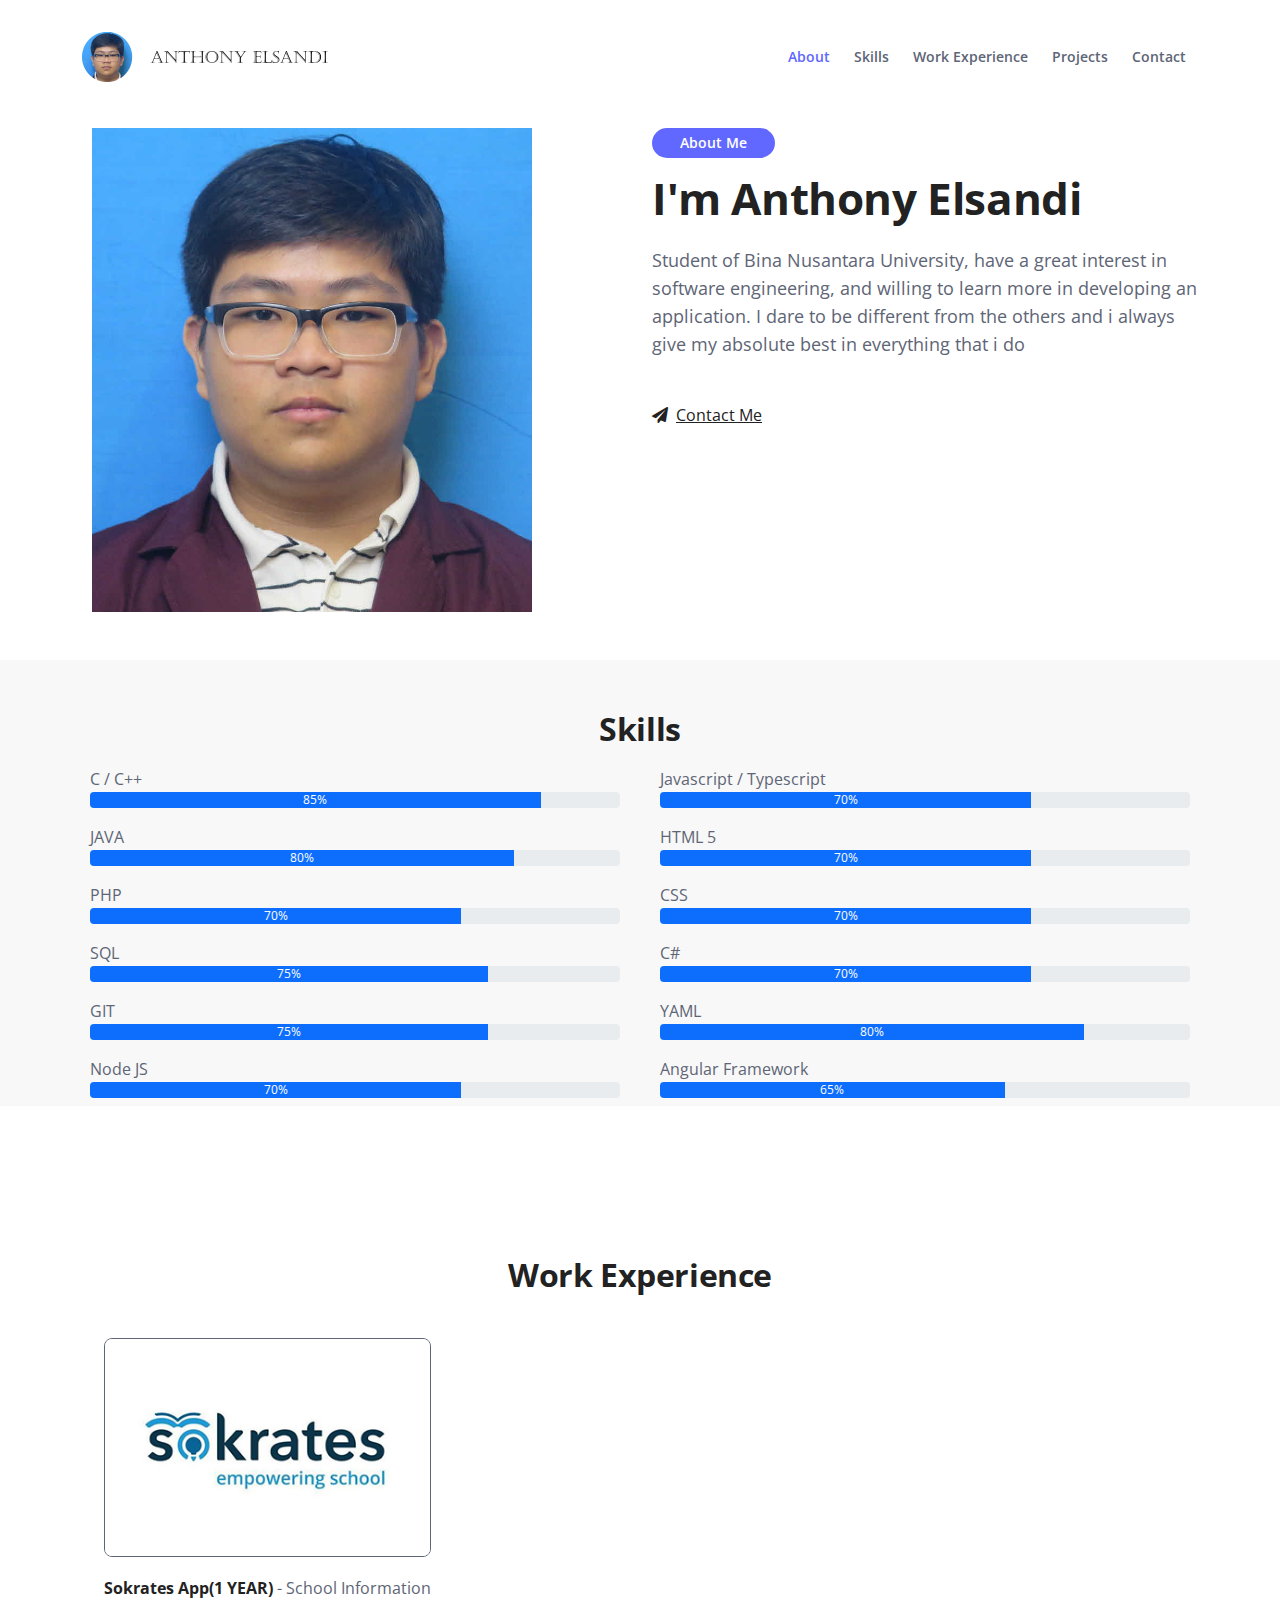
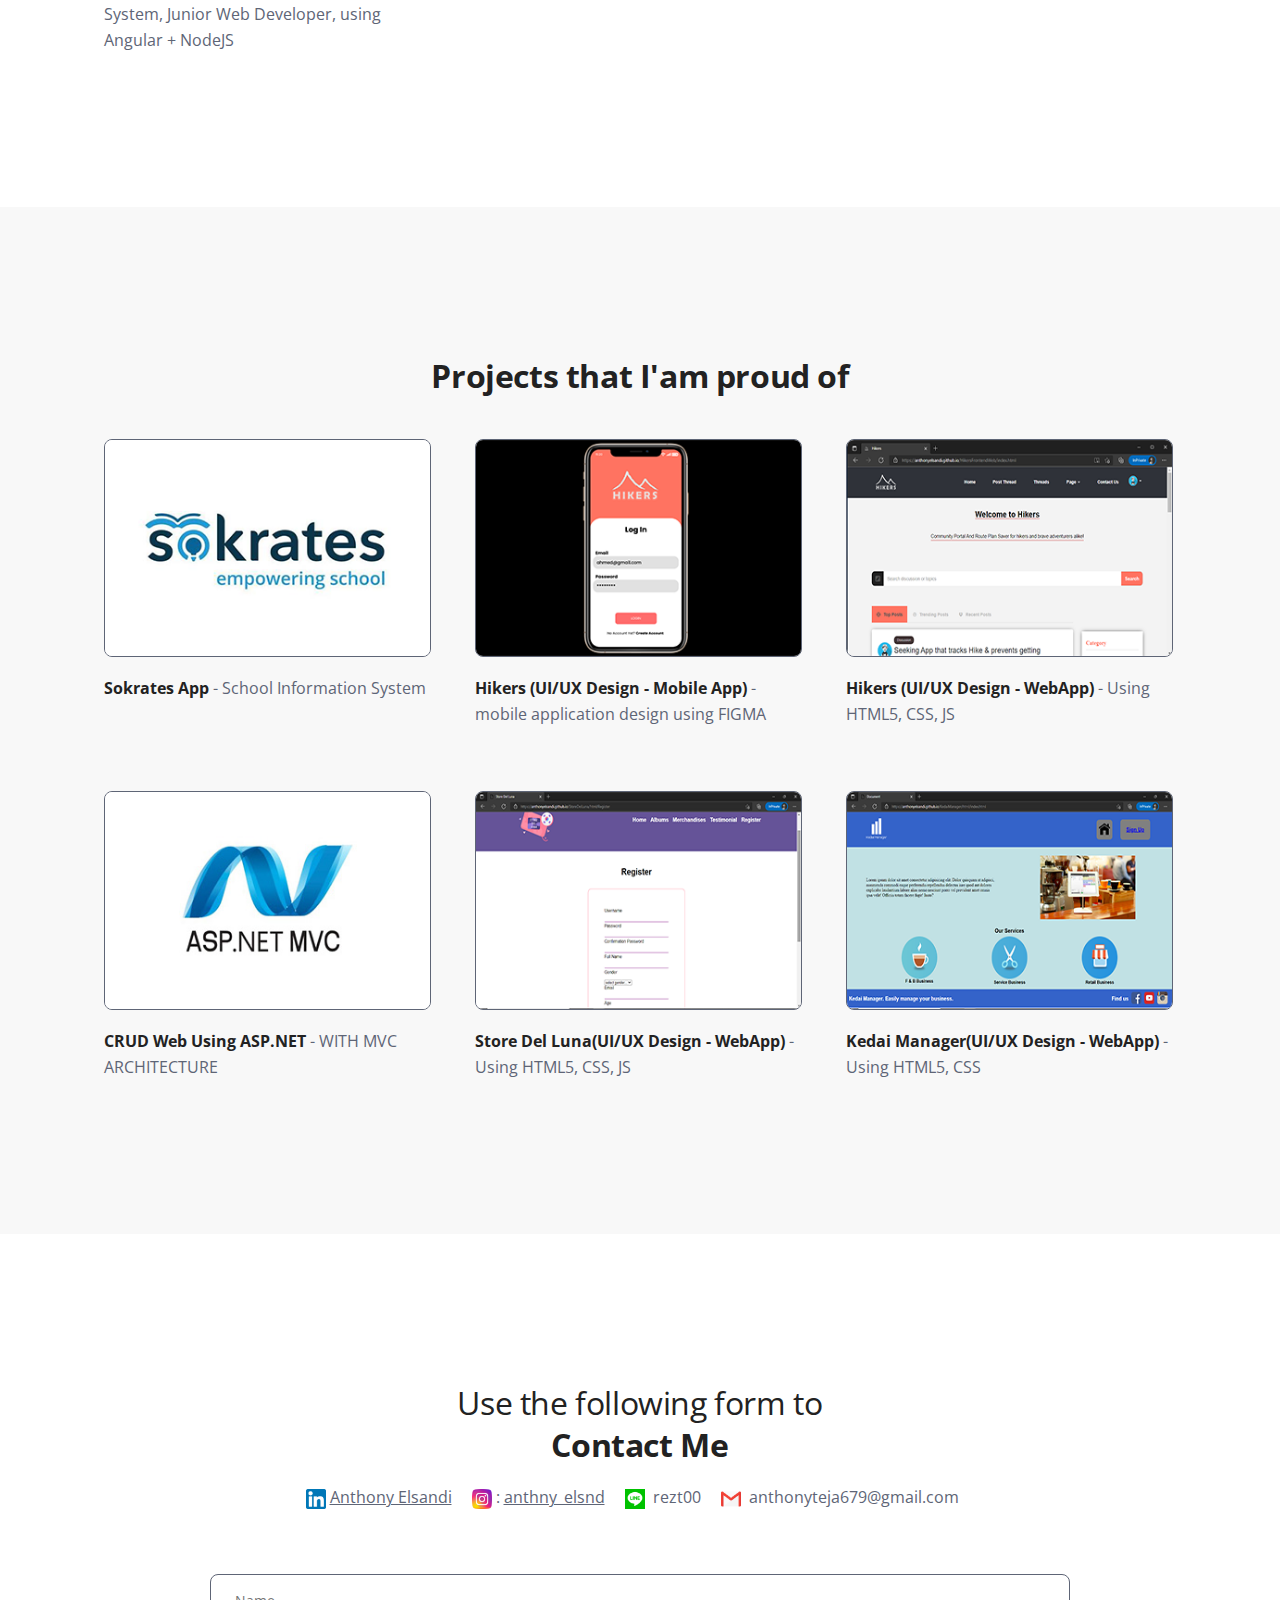
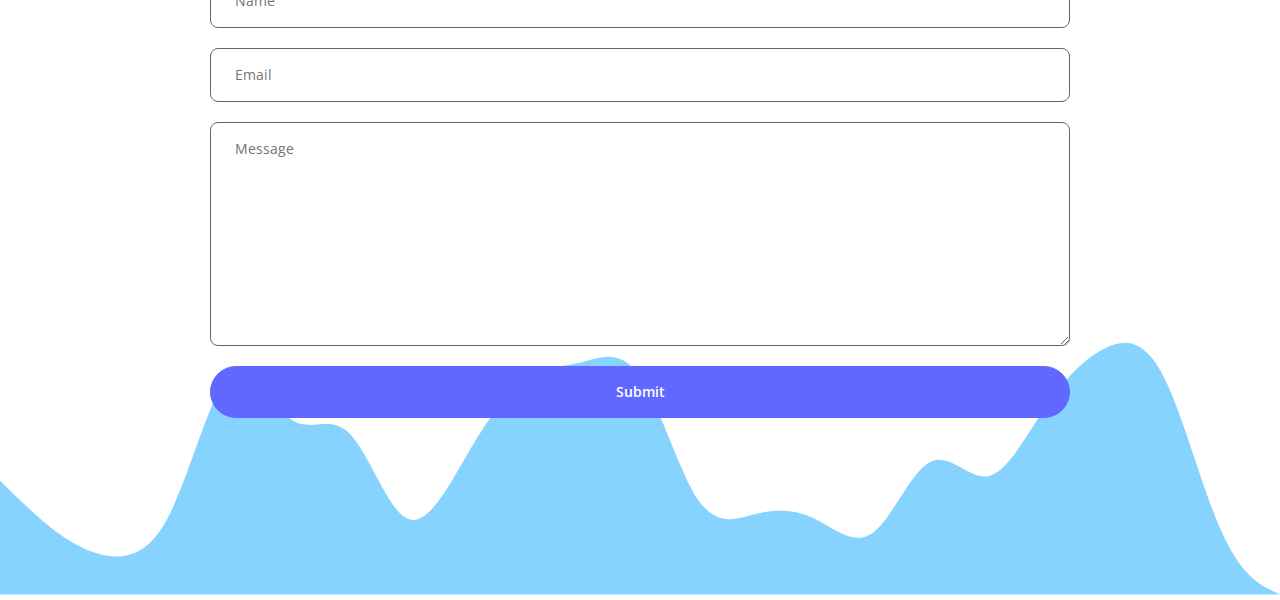
==== commit 3c67276d: "work experience added" ====
--- a/index.html
+++ b/index.html
@@ -63,6 +63,9 @@
               <a class="nav-link" href="#skills">Skills</a>
             </li>
             <li class="nav-item">
+              <a class="nav-link" href="#work-experience">Work Experience</a>
+            </li>
+            <li class="nav-item">
               <a class="nav-link" href="#projects">Projects</a>
             </li>
             <li class="nav-item">
@@ -197,7 +200,38 @@
     </div>
 
     <!-- Projects -->
-    <div id="projects" class="filter">
+    <div id="work-experience" class="filter">
+      <div class="container">
+        <div class="row">
+          <div class="col-lg-12">
+            <h2 class="h2-heading">Work Experience</h2>
+          </div>
+          <!-- end of col -->
+        </div>
+        <!-- end of row -->
+        <div class="row">
+          <div class="col-lg-12">
+            <div class="grid row">
+              <div class="element-item">
+                <a href="article.html" target="_blank">
+                  <img class="img-fluid" src="images/sokrates_cropped.png" alt="alternative" />
+                  <p><strong>Sokrates App(1 YEAR)</strong> - School Information System, Junior Web Developer, using Angular + NodeJS</p>
+                </a>
+              </div>
+            </div>
+            <!-- end of grid -->
+            <!-- end of filter -->
+          </div>
+          <!-- end of col -->
+        </div>
+        <!-- end of row -->
+      </div>
+      <!-- end of container -->
+    </div>
+    <!-- end of projects -->
+
+    <!-- Projects -->
+    <div id="projects" class="bg-light-blue filter">
       <div class="container">
         <div class="row">
           <div class="col-lg-12">
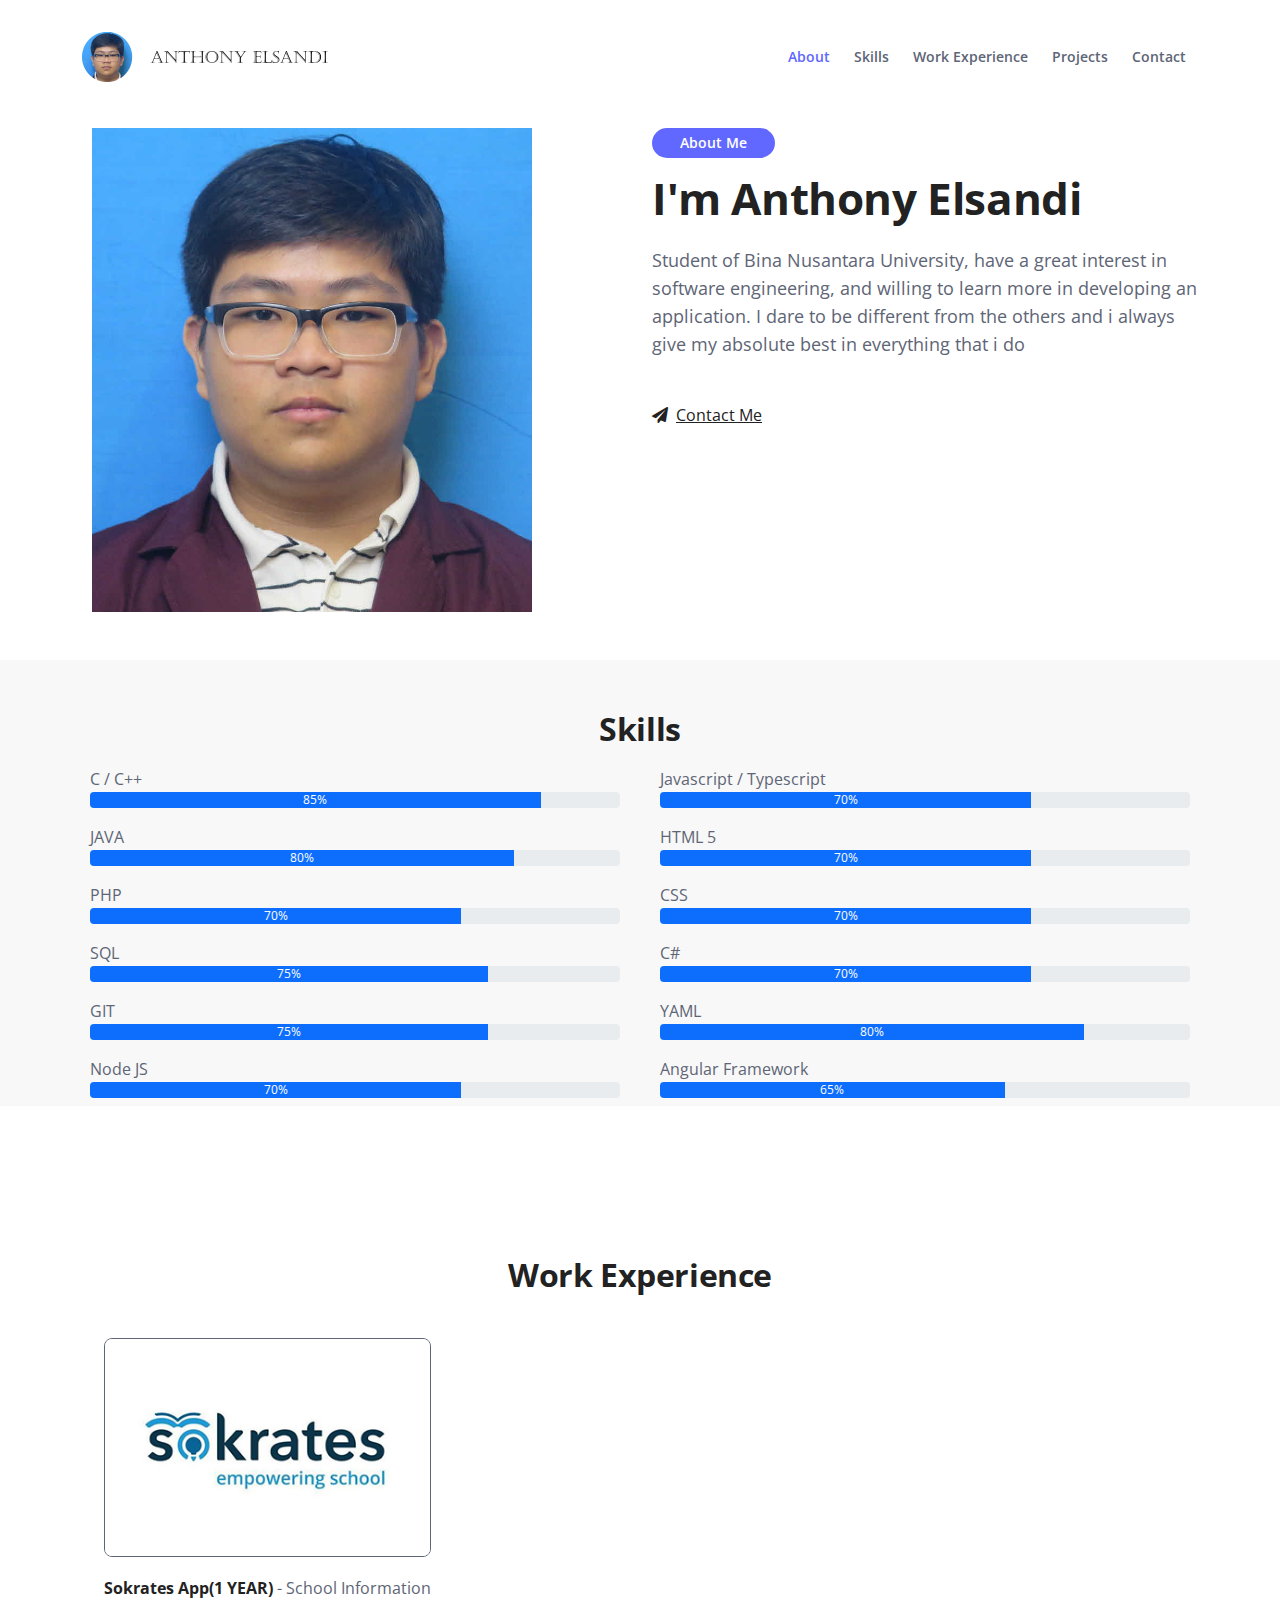
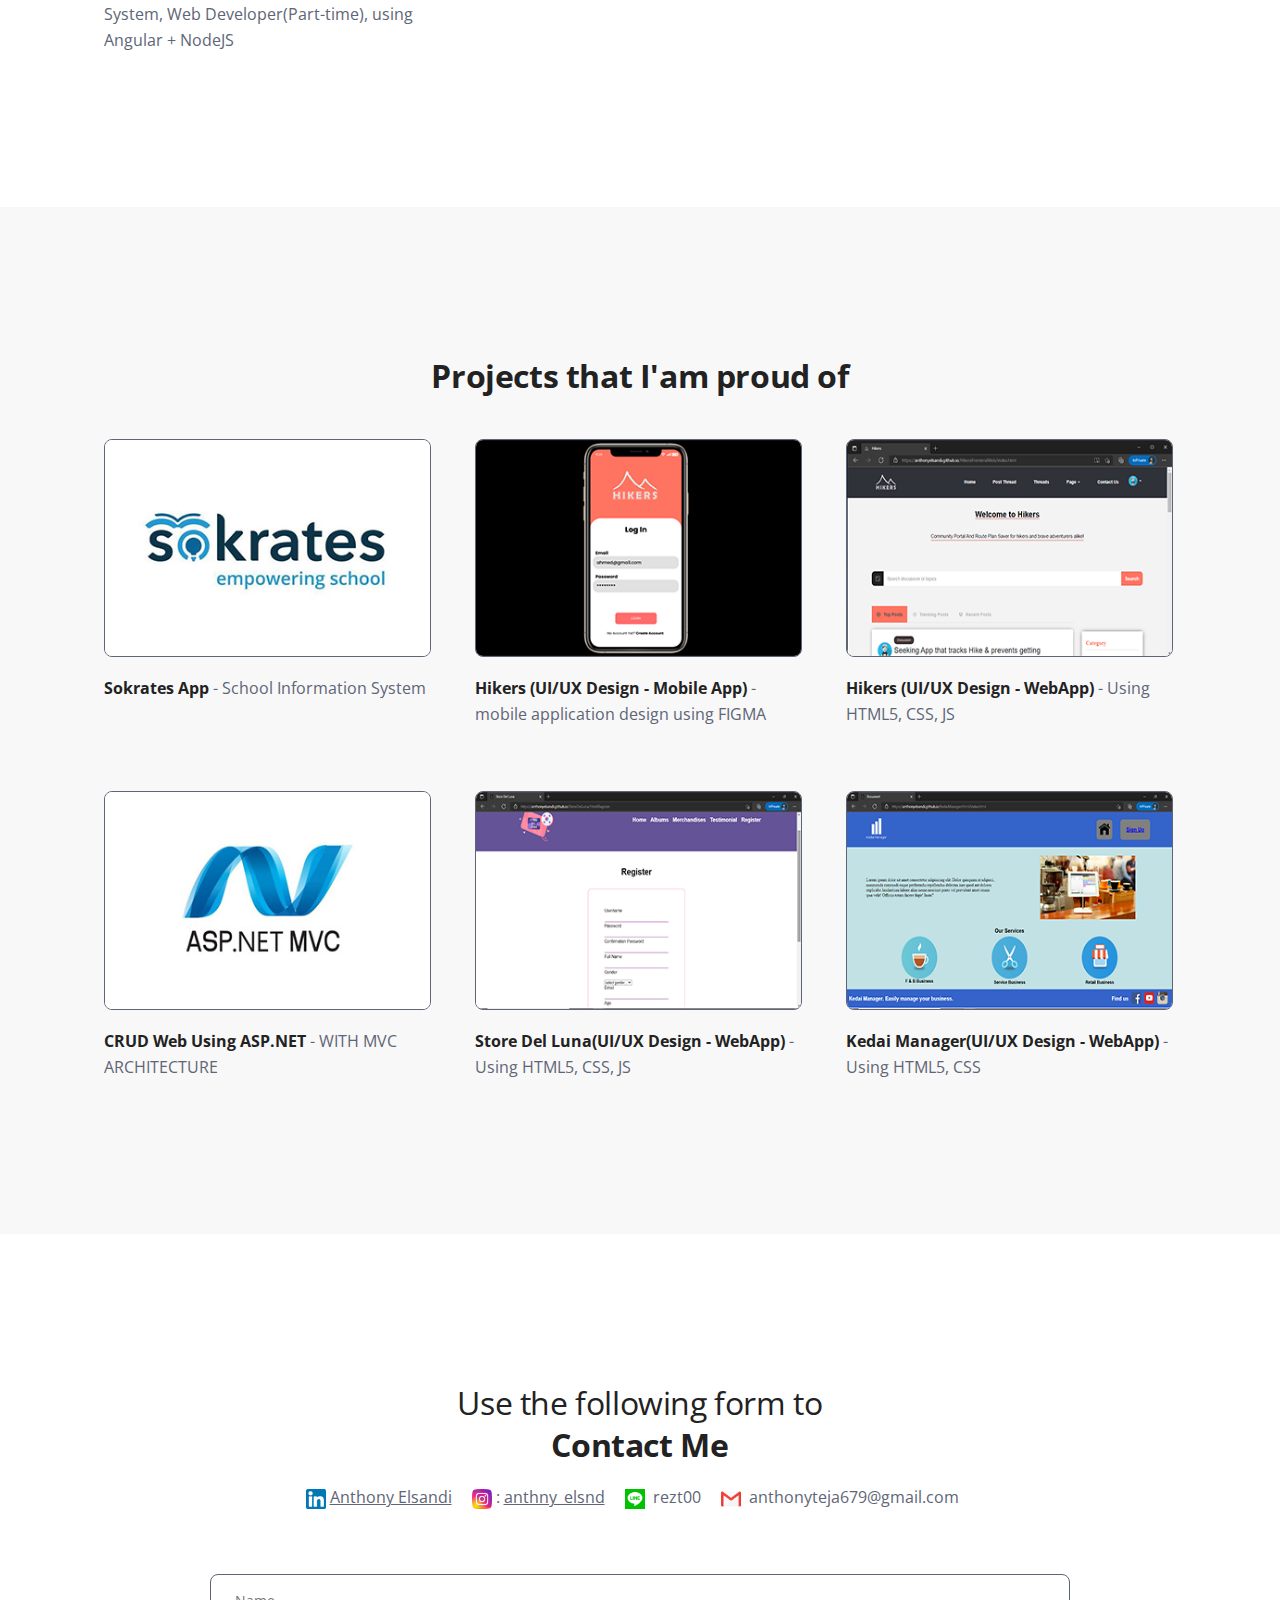
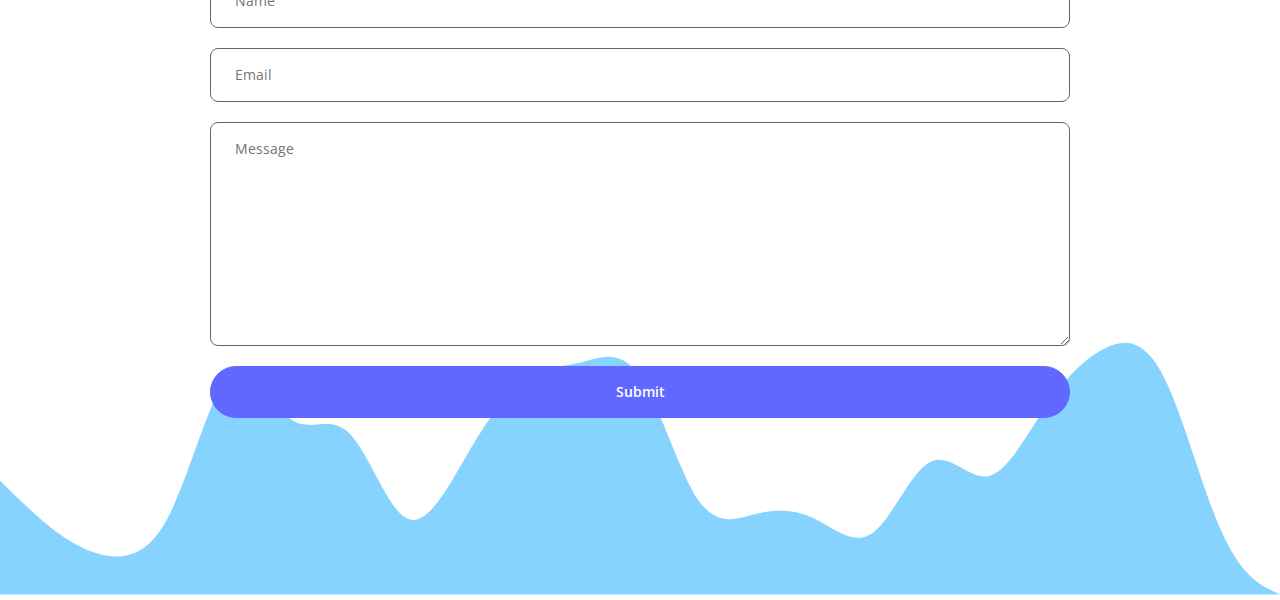
==== commit ff445cad: "benerin work experience" ====
--- a/index.html
+++ b/index.html
@@ -199,7 +199,7 @@
       </div>
     </div>
 
-    <!-- Projects -->
+    <!-- Work Experience -->
     <div id="work-experience" class="filter">
       <div class="container">
         <div class="row">
@@ -215,7 +215,7 @@
               <div class="element-item">
                 <a href="article.html" target="_blank">
                   <img class="img-fluid" src="images/sokrates_cropped.png" alt="alternative" />
-                  <p><strong>Sokrates App(1 YEAR)</strong> - School Information System, Junior Web Developer, using Angular + NodeJS</p>
+                  <p><strong>Sokrates App(1 YEAR)</strong> - School Information System, Web Developer(Part-time), using Angular + NodeJS</p>
                 </a>
               </div>
             </div>
